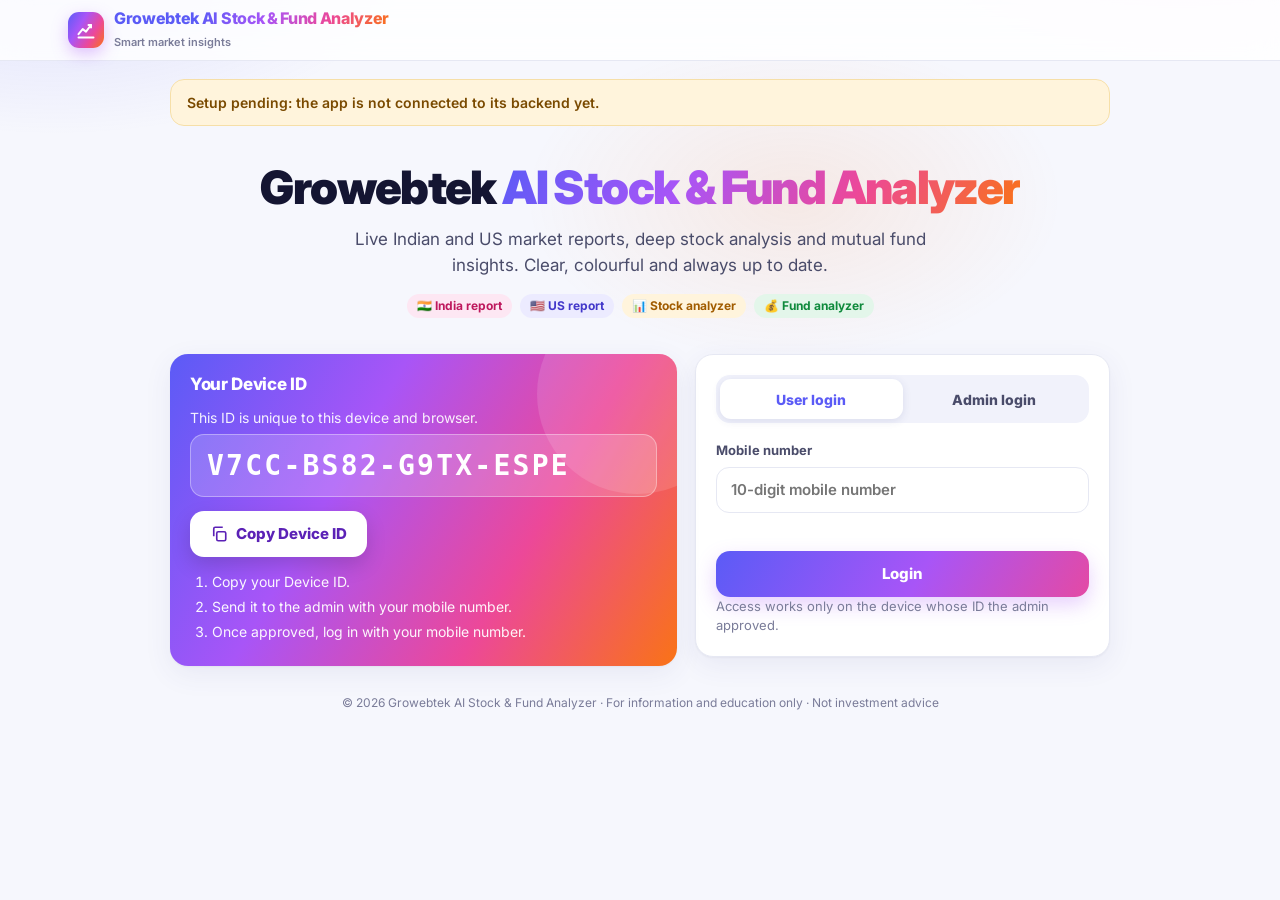
==== index.html @ 5ca9fc2e "Growebtek AI Stock & Fund Analyzer: login, admin panel, India/US reports, stock and fund analyzers C" ====
<!doctype html>
<html lang="en">
<head>
<meta charset="utf-8">
<meta name="viewport" content="width=device-width,initial-scale=1">
<title>Growebtek AI Stock &amp; Fund Analyzer</title>
<meta name="description" content="Growebtek AI Stock & Fund Analyzer: live Indian and US market reports, stock analysis and comparison, mutual fund analysis and comparison.">
<meta name="theme-color" content="#6d5efc">
<meta name="robots" content="noindex">
<link rel="icon" href="data:image/svg+xml,<svg xmlns='http://www.w3.org/2000/svg' viewBox='0 0 32 32'><defs><linearGradient id='g' x1='0' x2='1'><stop offset='0' stop-color='%235b5bf6'/><stop offset='.5' stop-color='%23ec4899'/><stop offset='1' stop-color='%23f97316'/></linearGradient></defs><rect width='32' height='32' rx='9' fill='url(%23g)'/><path d='M6 22l6-7 5 4 8-10' fill='none' stroke='white' stroke-width='3' stroke-linecap='round' stroke-linejoin='round'/></svg>">
<link rel="preconnect" href="https://fonts.googleapis.com"><link rel="preconnect" href="https://fonts.gstatic.com" crossorigin>
<link href="https://fonts.googleapis.com/css2?family=Inter:wght@400;500;600;700;800;900&display=swap" rel="stylesheet">
<link rel="stylesheet" href="app.css">
<style>
.hero{padding:34px 0 10px;text-align:center}
.hero h1{font-size:clamp(28px,5vw,46px);font-weight:900;letter-spacing:-.035em}
.hero h1 span{background:var(--gw-grad);-webkit-background-clip:text;background-clip:text;color:transparent}
.hero p{color:var(--gw-ink-2);font-size:clamp(15px,2vw,17px);max-width:620px;margin:12px auto 0}
.feat{display:flex;flex-wrap:wrap;gap:8px;justify-content:center;margin-top:16px}
.auth{display:grid;grid-template-columns:1.1fr .9fr;gap:18px;margin:26px auto 0;max-width:940px;align-items:start}
@media (max-width:820px){.auth{grid-template-columns:1fr}}
.devcard{background:var(--gw-grad);color:#fff;border:0;position:relative;overflow:hidden}
.devcard::after{content:"";position:absolute;right:-60px;top:-60px;width:200px;height:200px;border-radius:50%;background:rgba(255,255,255,.12)}
.devcard h2{color:#fff}
.devid{font:800 clamp(20px,4.2vw,28px) var(--gw-mono);letter-spacing:.08em;background:rgba(255,255,255,.18);border:1px solid rgba(255,255,255,.35);border-radius:14px;padding:14px 16px;margin:6px 0 14px;word-break:break-all;position:relative;z-index:1}
.devcard p{color:rgba(255,255,255,.92);font-size:14px;position:relative;z-index:1}
.devcard .gw-btn{background:#fff;color:#5b21b6;box-shadow:0 8px 20px rgba(0,0,0,.15);position:relative;z-index:1}
.devcard .steps{margin:14px 0 0;padding-left:22px;font-size:14px;color:rgba(255,255,255,.95);position:relative;z-index:1}
.devcard .steps li{margin:4px 0}
.tabs{display:flex;background:var(--gw-soft);border-radius:14px;padding:4px;margin-bottom:18px}
.tabs button{flex:1;border:0;background:transparent;font:800 14px var(--gw-sans);color:var(--gw-ink-2);height:40px;border-radius:11px;cursor:pointer}
.tabs button[aria-selected="true"]{background:#fff;color:var(--gw-indigo);box-shadow:0 2px 8px rgba(60,64,140,.12)}
.pw{position:relative}.pw .gw-input{padding-right:64px}
.pw button{position:absolute;right:8px;top:50%;transform:translateY(-50%);border:0;background:none;font:700 12px var(--gw-sans);color:var(--gw-indigo);cursor:pointer;padding:6px}
.note{font-size:13px;color:var(--gw-ink-3);margin-top:12px}
.banner{max-width:940px;margin:18px auto 0;padding:12px 16px;border-radius:14px;background:#fff4dc;color:#7a4a00;font-weight:600;font-size:14px;border:1px solid #f6dfa8}
/* dashboard */
.welcome{display:flex;flex-wrap:wrap;align-items:flex-end;justify-content:space-between;gap:12px;padding:30px 0 6px}
.welcome h1{font-size:clamp(24px,4vw,34px);font-weight:900}
.welcome h1 span{background:var(--gw-grad);-webkit-background-clip:text;background-clip:text;color:transparent}
.tiles{display:grid;grid-template-columns:repeat(2,minmax(0,1fr));gap:18px;margin-top:18px}
@media (max-width:620px){.tiles{grid-template-columns:1fr}}
.gw .tile{position:relative;display:flex;flex-direction:column;justify-content:space-between;gap:16px;min-height:190px;padding:24px;border-radius:24px;color:#fff;text-decoration:none;overflow:hidden;box-shadow:0 14px 34px var(--sh);transition:transform .2s,box-shadow .2s}
.gw .tile:hover{transform:translateY(-4px);box-shadow:0 20px 44px var(--sh)}
.tile::before{content:"";position:absolute;right:-40px;bottom:-60px;width:220px;height:220px;border-radius:50%;background:rgba(255,255,255,.14)}
.tile::after{content:"";position:absolute;right:60px;top:-50px;width:120px;height:120px;border-radius:50%;background:rgba(255,255,255,.10)}
.tile .ic{width:54px;height:54px;border-radius:16px;background:rgba(255,255,255,.22);display:grid;place-items:center;font-size:28px;position:relative;z-index:1}
.tile h3{font-size:22px;font-weight:900;color:#fff;position:relative;z-index:1}
.tile p{font-size:14px;opacity:.93;margin-top:4px;position:relative;z-index:1}
.tile .go{position:relative;z-index:1;display:inline-flex;align-items:center;gap:6px;font-weight:800;font-size:14px;background:rgba(255,255,255,.22);padding:7px 14px;border-radius:999px;align-self:flex-start}
.t1{background:linear-gradient(135deg,#ff8a3d,#f43f5e);--sh:rgba(244,63,94,.28)}
.t2{background:linear-gradient(135deg,#3b82f6,#6366f1);--sh:rgba(99,102,241,.3)}
.t3{background:linear-gradient(135deg,#8b5cf6,#ec4899);--sh:rgba(168,85,247,.3)}
.t4{background:linear-gradient(135deg,#10b981,#0ea5e9);--sh:rgba(16,185,129,.3)}
/* admin */
.admin{margin-top:30px}
.admin-head{display:flex;align-items:center;justify-content:space-between;gap:12px;flex-wrap:wrap;margin-bottom:14px}
.admin-head h2{font-size:22px;font-weight:900}
.form-grid{display:grid;grid-template-columns:1fr 1fr;gap:0 14px}
@media (max-width:620px){.form-grid{grid-template-columns:1fr}}
.quick{display:flex;flex-wrap:wrap;gap:6px;margin-top:-6px;margin-bottom:14px}
.quick button{border:1px solid var(--gw-line);background:#fff;border-radius:999px;padding:4px 10px;font:700 12px var(--gw-sans);color:var(--gw-ink-2);cursor:pointer}
.quick button:hover{border-color:var(--gw-indigo);color:var(--gw-indigo)}
.stats{display:grid;grid-template-columns:repeat(4,minmax(0,1fr));gap:12px;margin-bottom:16px}
@media (max-width:620px){.stats{grid-template-columns:repeat(2,minmax(0,1fr))}}
.stat{background:#fff;border:1px solid var(--gw-line);border-radius:16px;padding:14px}
.stat b{display:block;font-size:24px;font-weight:900}.stat span{font-size:12px;font-weight:700;color:var(--gw-ink-3);text-transform:uppercase;letter-spacing:.05em}
.act{display:flex;gap:6px;justify-content:flex-end;flex-wrap:wrap}
.act button{border:1px solid var(--gw-line);background:#fff;border-radius:9px;height:30px;padding:0 10px;font:700 12px var(--gw-sans);cursor:pointer;color:var(--gw-ink-2)}
.act button:hover{border-color:var(--gw-indigo);color:var(--gw-indigo)}
.act button.del:hover{border-color:var(--gw-red);color:var(--gw-red);background:var(--gw-dn-bg)}
.mono{font-family:var(--gw-mono);font-size:13px;letter-spacing:.03em}
.empty{text-align:center;color:var(--gw-ink-3);padding:26px 10px}
@media (max-width:720px){
  .utbl thead{display:none}
  .utbl tr{display:grid;grid-template-columns:1fr auto;gap:4px 10px;padding:12px 0;border-bottom:1px solid var(--gw-line)}
  .utbl td{border:0;padding:0}
  .utbl td.c-act{grid-column:1/-1;margin-top:6px}.utbl .act{justify-content:flex-start}
}
[hidden]{display:none!important}
</style>
</head>
<body class="gw">
<div id="app"></div>
<footer class="gw-foot">© <span id="yr"></span> Growebtek AI Stock &amp; Fund Analyzer · For information and education only · Not investment advice</footer>
<script src="config.js"></script>
<script src="app.js"></script>
<script>
(function () {
  'use strict';
  var $ = function (s, r) { return (r || document).querySelector(s); };
  var esc = GW.esc, app = $('#app');
  $('#yr').textContent = new Date().getFullYear();
  var users = [], editing = null;

  function btnBusy(b, on, label) { b.disabled = on; b.innerHTML = on ? '<span class="gw-spin"></span> Please wait…' : label; }
  function todayIst() { return new Date(Date.now() + 5.5 * 3600e3).toISOString().slice(0, 10); }
  function addMonths(n) { var d = new Date(Date.now() + 5.5 * 3600e3); d.setUTCMonth(d.getUTCMonth() + n); return d.toISOString().slice(0, 10); }
  function fmtDate(ymd) { if (!ymd) return '–'; var d = new Date(ymd + 'T00:00:00'); return d.toLocaleDateString('en-IN', { day: 'numeric', month: 'short', year: 'numeric' }); }
  function daysLeft(ymd) { return Math.floor((Date.parse(ymd + 'T23:59:59+05:30') - Date.now()) / 864e5); }

  // ---------------------------------------------------------------- logged out
  function renderLogin(msg) {
    var id = GW.deviceId();
    app.innerHTML =
      '<div class="gw-bar"><div class="gw-bar-in">' + GW.logoHtml('Smart market insights') + '</div></div>' +
      '<div class="gw-wrap">' +
      (msg ? '<div class="banner" role="status">' + esc(msg) + '</div>' : '') +
      '<section class="hero"><h1>Growebtek <span>AI Stock &amp; Fund Analyzer</span></h1>' +
      '<p>Live Indian and US market reports, deep stock analysis and mutual fund insights. Clear, colourful and always up to date.</p>' +
      '<div class="feat"><span class="gw-chip pink">🇮🇳 India report</span><span class="gw-chip indigo">🇺🇸 US report</span><span class="gw-chip amber">📊 Stock analyzer</span><span class="gw-chip green">💰 Fund analyzer</span></div></section>' +
      '<div class="auth">' +
      '<section class="gw-card devcard" aria-labelledby="devh"><h2 id="devh">Your Device ID</h2>' +
      '<p>This ID is unique to this device and browser.</p>' +
      '<div class="devid" id="devid">' + GW.prettyId(id) + '</div>' +
      '<button class="gw-btn" type="button" data-gw-copy><svg width="18" height="18" viewBox="0 0 24 24" fill="none" stroke="currentColor" stroke-width="2.2" aria-hidden="true"><rect x="9" y="9" width="12" height="12" rx="2"/><path d="M5 15V5a2 2 0 0 1 2-2h10"/></svg> Copy Device ID</button>' +
      '<ol class="steps"><li>Copy your Device ID.</li><li>Send it to the admin with your mobile number.</li><li>Once approved, log in with your mobile number.</li></ol></section>' +
      '<section class="gw-card" aria-label="Login">' +
      '<div class="tabs" role="tablist"><button role="tab" aria-selected="true" data-tab="user">User login</button><button role="tab" aria-selected="false" data-tab="admin">Admin login</button></div>' +
      '<form id="f-user" novalidate><div class="gw-field"><label for="u-mob">Mobile number</label><input class="gw-input" id="u-mob" inputmode="numeric" autocomplete="tel" placeholder="10-digit mobile number" maxlength="14"></div>' +
      '<div class="gw-err" id="u-err" role="alert"></div><button class="gw-btn" style="width:100%" type="submit">Login</button>' +
      '<p class="note">Access works only on the device whose ID the admin approved.</p></form>' +
      '<form id="f-admin" novalidate hidden><div class="gw-field"><label for="a-mob">Admin mobile number</label><input class="gw-input" id="a-mob" inputmode="numeric" autocomplete="username" placeholder="10-digit mobile number" maxlength="14"></div>' +
      '<div class="gw-field"><label for="a-pw">Password</label><div class="pw"><input class="gw-input" id="a-pw" type="password" autocomplete="current-password" placeholder="Admin password"><button type="button" id="a-eye">Show</button></div></div>' +
      '<div class="gw-err" id="a-err" role="alert"></div><button class="gw-btn" style="width:100%" type="submit">Login as admin</button></form>' +
      '</section></div></div>';

    app.querySelectorAll('[data-tab]').forEach(function (b) {
      b.onclick = function () {
        app.querySelectorAll('[data-tab]').forEach(function (x) { x.setAttribute('aria-selected', String(x === b)); });
        $('#f-user').hidden = b.dataset.tab !== 'user'; $('#f-admin').hidden = b.dataset.tab !== 'admin';
        (b.dataset.tab === 'user' ? $('#u-mob') : $('#a-mob')).focus();
      };
    });
    $('#a-eye').onclick = function () { var i = $('#a-pw'); i.type = i.type === 'password' ? 'text' : 'password'; this.textContent = i.type === 'password' ? 'Show' : 'Hide'; };
    $('#f-user').onsubmit = function (e) {
      e.preventDefault();
      var m = $('#u-mob').value.replace(/\D/g, ''), err = $('#u-err'), b = this.querySelector('button[type=submit]');
      if (m.length > 10) m = m.slice(-10);
      if (m.length !== 10) { err.textContent = 'Please enter a valid 10-digit mobile number.'; return; }
      err.textContent = ''; btnBusy(b, true);
      GW.api('userLogin', { mobile: m }, { noRedirect: true }).then(function (r) { GW.setSession(r); route(); })
        .catch(function (x) { err.textContent = x.message; btnBusy(b, false, 'Login'); });
    };
    $('#f-admin').onsubmit = function (e) {
      e.preventDefault();
      var m = $('#a-mob').value.replace(/\D/g, ''), pw = $('#a-pw').value, err = $('#a-err'), b = this.querySelector('button[type=submit]');
      if (m.length < 10 || !pw) { err.textContent = 'Enter the admin mobile number and password.'; return; }
      err.textContent = ''; btnBusy(b, true);
      GW.api('adminLogin', { mobile: m, password: pw }, { noRedirect: true }).then(function (r) { GW.setSession(r); route(); })
        .catch(function (x) { err.textContent = x.message; btnBusy(b, false, 'Login as admin'); });
    };
  }

  // ---------------------------------------------------------------- dashboard
  var TILES = [
    ['india/', 't1', '🇮🇳', 'India Stock Market Report', 'Nifty, Sensex, sectors, movers, news and outlook — live.'],
    ['us/', 't2', '🇺🇸', 'US Stock Market Report', 'S&P 500, Dow, Nasdaq, sectors, movers, news and outlook.'],
    ['analyzer/', 't3', '📊', 'Stock Analyzer', 'Full analysis of any stock worldwide, plus side-by-side comparison.'],
    ['funds/', 't4', '💰', 'Mutual Fund Analyzer', 'Returns, risk, consistency and comparison of mutual funds.']
  ];
  function renderDash(s) {
    var isAdmin = s.role === 'admin';
    app.innerHTML = '';
    GW.appBar({ home: false, sub: isAdmin ? 'Admin' : 'Welcome' });
    var w = document.createElement('div'); w.className = 'gw-wrap'; app.appendChild(w);
    var dl = s.expiry ? daysLeft(s.expiry) : null;
    w.innerHTML = '<div class="welcome"><div><h1>Hello <span>' + (isAdmin ? 'Admin' : esc(s.name || 'there')) + '</span> 👋</h1>' +
      '<p class="muted" style="margin-top:4px">What would you like to explore today?</p></div>' +
      (isAdmin ? '<span class="gw-chip indigo">Admin access</span>' : s.expiry ? '<span class="gw-chip ' + (dl <= 7 ? 'amber' : 'green') + '">Access till ' + fmtDate(s.expiry) + (dl <= 7 ? ' · ' + Math.max(dl, 0) + ' day' + (dl === 1 ? '' : 's') + ' left' : '') + '</span>' : '') + '</div>' +
      '<nav class="tiles" aria-label="Sections">' + TILES.map(function (t) {
        return '<a class="tile ' + t[1] + '" href="' + t[0] + '"><span class="ic" aria-hidden="true">' + t[2] + '</span><span><h3>' + t[3] + '</h3><p>' + esc(t[4]) + '</p></span><span class="go">Open →</span></a>';
      }).join('') + '</nav>' + (isAdmin ? '<section class="admin" id="admin"></section>' : '');
    if (isAdmin) renderAdmin();
    else GW.api('me').then(function (r) { if (r.expiry && r.expiry !== s.expiry) { s.expiry = r.expiry; s.name = r.name; GW.setSession(s); renderDash(s); } }).catch(function () {});
  }

  // ---------------------------------------------------------------- admin panel
  function renderAdmin() {
    var a = $('#admin');
    a.innerHTML = '<div class="admin-head"><h2>Admin panel</h2><button class="gw-btn ghost sm" type="button" id="pw-open">Change password</button></div>' +
      '<div class="stats" id="stats"></div>' +
      '<div class="gw-grid" style="grid-template-columns:minmax(0,380px) minmax(0,1fr)" id="adm-grid">' +
      '<section class="gw-card"><h2 id="frm-h">Give access</h2><form id="f-add" novalidate>' +
      '<div class="gw-field"><label for="n-mob">User mobile number</label><input class="gw-input" id="n-mob" inputmode="numeric" placeholder="10-digit mobile number" maxlength="14"></div>' +
      '<div class="gw-field"><label for="n-dev">Device ID (16 characters)</label><input class="gw-input mono" id="n-dev" placeholder="XXXX-XXXX-XXXX-XXXX" maxlength="19" autocomplete="off" spellcheck="false"></div>' +
      '<div class="gw-field"><label for="n-exp">Access valid till</label><input class="gw-input" id="n-exp" type="date"></div>' +
      '<div class="quick" id="quick"><button type="button" data-m="1">+1 month</button><button type="button" data-m="3">+3 months</button><button type="button" data-m="6">+6 months</button><button type="button" data-m="12">+1 year</button></div>' +
      '<div class="gw-field"><label for="n-name">Name <span class="muted">(optional)</span></label><input class="gw-input" id="n-name" maxlength="60" placeholder="e.g. Rahul Sharma"></div>' +
      '<div class="gw-err" id="n-err" role="alert"></div>' +
      '<div style="display:flex;gap:8px"><button class="gw-btn" style="flex:1" type="submit" id="n-save">Give access</button><button class="gw-btn ghost" type="button" id="n-cancel" hidden>Cancel</button></div></form></section>' +
      '<section class="gw-card"><div class="admin-head" style="margin:0 0 10px"><h2 style="margin:0">Users</h2><input class="gw-input" id="u-q" placeholder="Search mobile, name or ID" style="max-width:240px;height:38px;font-size:14px"></div>' +
      '<div class="gw-tbl-wrap"><table class="gw-tbl utbl"><thead><tr><th>User</th><th>Device ID</th><th>Valid till</th><th>Status</th><th class="r">Actions</th></tr></thead><tbody id="u-body"><tr><td colspan="5" class="empty"><span class="gw-spin dark" style="display:inline-block"></span></td></tr></tbody></table></div></section></div>' +
      '<section class="gw-card" id="pw-card" hidden style="margin-top:16px;max-width:520px"><h2>Change admin password</h2><form id="f-pw" novalidate>' +
      '<div class="gw-field"><label for="p-old">Current password</label><input class="gw-input" id="p-old" type="password" autocomplete="current-password"></div>' +
      '<div class="gw-field"><label for="p-new">New password</label><input class="gw-input" id="p-new" type="password" autocomplete="new-password" placeholder="At least 10 characters, letters and numbers"></div>' +
      '<div class="gw-field"><label for="p-new2">Repeat new password</label><input class="gw-input" id="p-new2" type="password" autocomplete="new-password"></div>' +
      '<div class="gw-err" id="p-err" role="alert"></div><button class="gw-btn" type="submit">Update password</button></form></section>';
    var grid = $('#adm-grid');
    var mq = window.matchMedia('(max-width:900px)');
    var fit = function () { grid.style.gridTemplateColumns = mq.matches ? '1fr' : 'minmax(0,380px) minmax(0,1fr)'; };
    fit(); mq.addEventListener ? mq.addEventListener('change', fit) : mq.addListener(fit);

    $('#n-exp').min = todayIst(); $('#n-exp').value = addMonths(1);
    $('#quick').onclick = function (e) { var b = e.target.closest('[data-m]'); if (b) $('#n-exp').value = addMonths(+b.dataset.m); };
    $('#n-dev').oninput = function () {
      var v = this.value.toUpperCase().replace(/[^A-Z0-9]/g, '').slice(0, 16);
      this.value = v.replace(/(.{4})(?=.)/g, '$1-');
    };
    $('#f-add').onsubmit = saveUser;
    $('#n-cancel').onclick = resetForm;
    $('#u-q').oninput = drawUsers;
    $('#pw-open').onclick = function () { var c = $('#pw-card'); c.hidden = !c.hidden; if (!c.hidden) { c.scrollIntoView({ behavior: 'smooth', block: 'center' }); $('#p-old').focus(); } };
    $('#f-pw').onsubmit = changePw;
    $('#u-body').onclick = rowAction;
    loadUsers();
  }
  function loadUsers() {
    GW.api('listUsers').then(function (r) { users = r.users || []; drawUsers(); })
      .catch(function (e) { $('#u-body').innerHTML = '<tr><td colspan="5" class="empty">' + esc(e.message) + '</td></tr>'; });
  }
  function status(u) {
    if (u.status === 'blocked') return ['Paused', 'amber'];
    var d = daysLeft(u.expiry);
    if (d < 0) return ['Expired', 'red'];
    if (d <= 7) return [d + ' day' + (d === 1 ? '' : 's') + ' left', 'amber'];
    return ['Active', 'green'];
  }
  function drawUsers() {
    var act = 0, exp = 0, soon = 0;
    users.forEach(function (u) { var s = status(u)[0]; if (s === 'Expired') exp++; else if (s === 'Paused') {} else { act++; if (s !== 'Active') soon++; } });
    $('#stats').innerHTML = [[users.length, 'Total users'], [act, 'Active'], [soon, 'Expiring in 7 days'], [exp, 'Expired']].map(function (x) {
      return '<div class="stat"><b>' + x[0] + '</b><span>' + x[1] + '</span></div>';
    }).join('');
    var q = ($('#u-q').value || '').toLowerCase().replace(/[-\s]/g, '');
    var list = users.filter(function (u) { return !q || (u.mobile + u.deviceId + (u.name || '')).toLowerCase().replace(/\s/g, '').indexOf(q) >= 0; });
    $('#u-body').innerHTML = list.length ? list.map(function (u, i) {
      var st = status(u), k = users.indexOf(u);
      return '<tr><td><b>' + esc(u.name || 'User') + '</b><br><span class="muted mono">' + esc(u.mobile) + '</span></td>' +
        '<td class="mono">' + GW.prettyId(u.deviceId) + '</td><td>' + fmtDate(u.expiry) + '</td>' +
        '<td><span class="gw-chip ' + st[1] + '">' + st[0] + '</span></td>' +
        '<td class="c-act"><div class="act"><button type="button" data-a="edit" data-k="' + k + '">Edit</button>' +
        '<button type="button" data-a="extend" data-k="' + k + '">+1 month</button>' +
        '<button type="button" data-a="pause" data-k="' + k + '">' + (u.status === 'blocked' ? 'Resume' : 'Pause') + '</button>' +
        '<button type="button" class="del" data-a="del" data-k="' + k + '">Remove</button></div></td></tr>';
    }).join('') : '<tr><td colspan="5" class="empty">' + (users.length ? 'No match.' : 'No users yet. Give access using the form.') + '</td></tr>';
  }
  function resetForm() {
    editing = null; $('#f-add').reset(); $('#n-exp').value = addMonths(1);
    $('#frm-h').textContent = 'Give access'; $('#n-save').textContent = 'Give access'; $('#n-cancel').hidden = true; $('#n-err').textContent = '';
  }
  function saveUser(e) {
    e.preventDefault();
    var m = $('#n-mob').value.replace(/\D/g, '').slice(-10), d = $('#n-dev').value.replace(/[^A-Z0-9]/gi, '').toUpperCase(), x = $('#n-exp').value, err = $('#n-err');
    if (m.length !== 10) { err.textContent = 'Mobile number must have 10 digits.'; return; }
    if (d.length !== 16) { err.textContent = 'Device ID must be exactly 16 letters/numbers.'; return; }
    if (!x) { err.textContent = 'Choose the date access is valid till.'; return; }
    var dup = users.filter(function (u) { return u.mobile === m && u.deviceId === d && u !== editing; })[0];
    if (dup && !confirm('This mobile + device already has access till ' + fmtDate(dup.expiry) + '. Update it?')) return;
    var b = $('#n-save'), label = b.textContent; err.textContent = ''; btnBusy(b, true);
    var data = { mobile: m, newDeviceId: d, expiry: x, name: $('#n-name').value.trim(), status: editing ? editing.status : 'active' };
    if (editing) { data.origMobile = editing.mobile; data.origDeviceId = editing.deviceId; }
    GW.api('saveUser', data).then(function () { GW.toast(editing ? 'User updated' : 'Access given'); resetForm(); btnBusy(b, false, 'Give access'); loadUsers(); })
      .catch(function (x2) { err.textContent = x2.message; btnBusy(b, false, label); });
  }
  function rowAction(e) {
    var b = e.target.closest('[data-a]'); if (!b) return;
    var u = users[+b.dataset.k]; if (!u) return;
    if (b.dataset.a === 'edit') {
      editing = u; $('#n-mob').value = u.mobile; $('#n-dev').value = GW.prettyId(u.deviceId); $('#n-exp').value = u.expiry; $('#n-name').value = u.name || '';
      $('#n-exp').min = ''; $('#frm-h').textContent = 'Edit access'; $('#n-save').textContent = 'Save changes'; $('#n-cancel').hidden = false;
      $('#f-add').scrollIntoView({ behavior: 'smooth', block: 'center' }); $('#n-exp').focus(); return;
    }
    if (b.dataset.a === 'del') {
      if (!confirm('Remove access for ' + (u.name || u.mobile) + ' on device ' + GW.prettyId(u.deviceId) + '?')) return;
      b.disabled = true;
      GW.api('deleteUser', { mobile: u.mobile, targetDeviceId: u.deviceId }).then(function () { GW.toast('Access removed'); loadUsers(); })
        .catch(function (x) { alert(x.message); b.disabled = false; });
      return;
    }
    var data = { mobile: u.mobile, newDeviceId: u.deviceId, origMobile: u.mobile, origDeviceId: u.deviceId, name: u.name || '', expiry: u.expiry, status: u.status };
    if (b.dataset.a === 'extend') {
      var base = daysLeft(u.expiry) < 0 ? new Date(Date.now() + 5.5 * 3600e3) : new Date(u.expiry + 'T00:00:00Z');
      base.setUTCMonth(base.getUTCMonth() + 1); data.expiry = base.toISOString().slice(0, 10);
    }
    if (b.dataset.a === 'pause') data.status = u.status === 'blocked' ? 'active' : 'blocked';
    b.disabled = true;
    GW.api('saveUser', data).then(function () { GW.toast(b.dataset.a === 'extend' ? 'Extended till ' + fmtDate(data.expiry) : data.status === 'blocked' ? 'Access paused' : 'Access resumed'); loadUsers(); })
      .catch(function (x) { alert(x.message); b.disabled = false; });
  }
  function changePw(e) {
    e.preventDefault();
    var o = $('#p-old').value, n = $('#p-new').value, n2 = $('#p-new2').value, err = $('#p-err'), b = this.querySelector('button[type=submit]');
    if (n !== n2) { err.textContent = 'New passwords do not match.'; return; }
    if (n.length < 10 || !/[A-Za-z]/.test(n) || !/\d/.test(n)) { err.textContent = 'Use at least 10 characters with letters and numbers.'; return; }
    err.textContent = ''; btnBusy(b, true);
    GW.api('changePassword', { oldPassword: o, newPassword: n }).then(function () {
      alert('Password changed. Please log in again with the new password.'); GW.clearSession(); location.hash = ''; route();
    }).catch(function (x) { err.textContent = x.message; btnBusy(b, false, 'Update password'); });
  }

  // ---------------------------------------------------------------- router
  function route() {
    var bar = document.getElementById('gw-bar'); if (bar) bar.remove();
    var s = GW.session();
    if (s) { if (location.hash) history.replaceState(null, '', location.pathname); renderDash(s); window.scrollTo(0, 0); return; }
    var h = location.hash.slice(1);
    renderLogin(!GW.cfg.API_URL ? 'Setup pending: the app is not connected to its backend yet.' : h === 'expired' ? 'Your session ended. Please log in again.' : h === 'login' ? 'Please log in to continue.' : '');
  }
  route();
})();
</script>
</body>
</html>
---- app.css ----
/* Growebtek AI Stock & Fund Analyzer — shared light, colourful theme */
:root{
  --gw-bg:#f6f7fd;--gw-card:#ffffff;--gw-soft:#f1f2fb;--gw-line:#e6e8f3;
  --gw-ink:#141532;--gw-ink-2:#4a4c6a;--gw-ink-3:#7a7c99;
  --gw-indigo:#5b5bf6;--gw-violet:#8b5cf6;--gw-pink:#ec4899;--gw-orange:#f97316;--gw-amber:#f59e0b;
  --gw-teal:#14b8a6;--gw-sky:#0ea5e9;--gw-green:#16a34a;--gw-red:#dc2626;
  --gw-up:#0f8a3c;--gw-up-bg:#e3f6ea;--gw-dn:#d02a2a;--gw-dn-bg:#fde7e7;
  --gw-grad:linear-gradient(120deg,#5b5bf6 0%,#a855f7 35%,#ec4899 68%,#f97316 100%);
  --gw-r:18px;--gw-shadow:0 1px 2px rgba(20,21,50,.04),0 8px 28px rgba(60,64,140,.08);
  --gw-sans:"Inter",system-ui,-apple-system,"Segoe UI",Roboto,"Helvetica Neue",Arial,sans-serif;
  --gw-mono:ui-monospace,"SF Mono","JetBrains Mono",Menlo,Consolas,monospace;
}
.gw *{box-sizing:border-box}
body.gw{margin:0;font:15px/1.5 var(--gw-sans);color:var(--gw-ink);background:var(--gw-bg);-webkit-font-smoothing:antialiased;min-height:100vh}
body.gw::before{content:"";position:fixed;inset:-20vh -10vw auto;height:70vh;z-index:-1;pointer-events:none;
  background:radial-gradient(40vw 30vh at 12% 20%,rgba(91,91,246,.16),transparent 70%),radial-gradient(36vw 28vh at 85% 10%,rgba(236,72,153,.14),transparent 70%),radial-gradient(30vw 26vh at 60% 60%,rgba(249,115,22,.10),transparent 70%)}
.gw h1,.gw h2,.gw h3{margin:0;letter-spacing:-.02em;line-height:1.2}
.gw p{margin:0}
.gw a{color:var(--gw-indigo)}
.gw .num{font-family:var(--gw-mono);font-variant-numeric:tabular-nums;letter-spacing:-.01em}
.gw .up{color:var(--gw-up)}.gw .dn{color:var(--gw-dn)}.gw .muted{color:var(--gw-ink-3)}
.gw-wrap{max-width:1180px;margin:0 auto;padding:0 18px}
.gw :focus-visible{outline:3px solid color-mix(in srgb,var(--gw-indigo) 55%,transparent);outline-offset:2px}

/* ---------- app bar (also injected into report pages) ---------- */
.gw-bar{position:sticky;top:0;z-index:60;background:rgba(255,255,255,.82);backdrop-filter:saturate(1.6) blur(14px);-webkit-backdrop-filter:saturate(1.6) blur(14px);border-bottom:1px solid var(--gw-line);font-family:var(--gw-sans)}
.gw-bar-in{max-width:1180px;margin:0 auto;padding:0 18px;height:60px;display:flex;align-items:center;gap:12px}
.gw-logo{display:flex;align-items:center;gap:10px;text-decoration:none;color:var(--gw-ink);min-width:0;flex:1 1 auto}
.gw-logo-mark{width:36px;height:36px;border-radius:11px;background:var(--gw-grad);display:grid;place-items:center;flex:none;box-shadow:0 6px 16px rgba(168,85,247,.35)}
.gw-logo-t{font-weight:800;font-size:16px;letter-spacing:-.02em;line-height:1.1;overflow:hidden;text-overflow:ellipsis;white-space:nowrap}
.gw-logo-t span{background:var(--gw-grad);-webkit-background-clip:text;background-clip:text;color:transparent}
.gw-logo-s{font-size:11px;color:var(--gw-ink-3);font-weight:600;white-space:nowrap}
.gw-dev{display:inline-flex;align-items:center;gap:6px;padding:5px 6px 5px 10px;border-radius:999px;background:var(--gw-soft);border:1px solid var(--gw-line);font-size:12px;color:var(--gw-ink-2);white-space:nowrap}
.gw-dev b{font-family:var(--gw-mono);font-weight:700;color:var(--gw-ink);letter-spacing:.04em}
.gw-btn-ic{border:0;background:#fff;border:1px solid var(--gw-line);border-radius:999px;height:26px;padding:0 9px;font:700 11px var(--gw-sans);color:var(--gw-indigo);cursor:pointer}
.gw-btn-ic:hover{background:var(--gw-indigo);color:#fff}
.gw-nav-btn{display:inline-flex;align-items:center;gap:6px;height:36px;padding:0 14px;border-radius:12px;border:1px solid var(--gw-line);background:#fff;color:var(--gw-ink);font:700 13px var(--gw-sans);text-decoration:none;cursor:pointer;white-space:nowrap}
.gw-nav-btn:hover{border-color:var(--gw-indigo);color:var(--gw-indigo)}
.gw-nav-btn.out{color:var(--gw-red)}.gw-nav-btn.out:hover{border-color:var(--gw-red);background:var(--gw-dn-bg)}
@media (max-width:720px){
  .gw-bar-in{height:auto;min-height:56px;padding:8px 12px;flex-wrap:wrap;gap:8px}
  .gw-logo-s{display:none}.gw-logo-t{font-size:14px;white-space:normal}
  .gw-logo-mark{width:32px;height:32px}
  .gw-bar .gw-dev{order:5;width:100%;justify-content:space-between}
  .gw-nav-btn{height:32px;padding:0 10px;font-size:12px}
  .gw-nav-btn .lbl{display:none}
}

/* ---------- building blocks ---------- */
.gw-card{background:var(--gw-card);border:1px solid var(--gw-line);border-radius:var(--gw-r);box-shadow:var(--gw-shadow);padding:20px}
.gw-card h2{font-size:17px;font-weight:800;margin-bottom:12px;display:flex;align-items:center;gap:8px}
.gw-card h2 .sub{font-size:12px;font-weight:600;color:var(--gw-ink-3);letter-spacing:0}
.gw-grid{display:grid;gap:16px}
.gw-g2{grid-template-columns:repeat(2,minmax(0,1fr))}.gw-g3{grid-template-columns:repeat(3,minmax(0,1fr))}.gw-g4{grid-template-columns:repeat(4,minmax(0,1fr))}
@media (max-width:900px){.gw-g3,.gw-g4{grid-template-columns:repeat(2,minmax(0,1fr))}}
@media (max-width:620px){.gw-g2,.gw-g3{grid-template-columns:1fr}}
.gw-btn{display:inline-flex;align-items:center;justify-content:center;gap:8px;height:46px;padding:0 20px;border:0;border-radius:14px;font:800 15px var(--gw-sans);cursor:pointer;color:#fff;background:var(--gw-grad);background-size:160% 100%;box-shadow:0 8px 20px rgba(168,85,247,.28);transition:background-position .4s,transform .15s,box-shadow .2s;text-decoration:none}
.gw-btn:hover{background-position:100% 0;transform:translateY(-1px)}
.gw-btn:disabled{opacity:.6;cursor:wait;transform:none}
.gw-btn.ghost{background:#fff;color:var(--gw-ink);border:1px solid var(--gw-line);box-shadow:none}
.gw-btn.ghost:hover{border-color:var(--gw-indigo);color:var(--gw-indigo)}
.gw-btn.sm{height:36px;padding:0 14px;font-size:13px;border-radius:11px}
.gw-btn.danger{background:#fff;color:var(--gw-red);border:1px solid #f5c2c2;box-shadow:none}
.gw-btn.danger:hover{background:var(--gw-dn-bg)}
.gw-field{display:flex;flex-direction:column;gap:6px;margin-bottom:14px}
.gw-field label{font-size:13px;font-weight:700;color:var(--gw-ink-2)}
.gw-input{height:46px;border:1.5px solid var(--gw-line);border-radius:13px;padding:0 14px;font:600 15px var(--gw-sans);color:var(--gw-ink);background:#fff;width:100%;transition:border-color .2s,box-shadow .2s}
.gw-input:focus{outline:0;border-color:var(--gw-indigo);box-shadow:0 0 0 4px rgba(91,91,246,.14)}
.gw-input.mono{font-family:var(--gw-mono);letter-spacing:.06em;text-transform:uppercase}
.gw-err{color:var(--gw-red);font-size:13px;font-weight:600;min-height:18px;margin:-4px 0 10px}
.gw-ok{color:var(--gw-up)}
.gw-chip{display:inline-flex;align-items:center;gap:5px;padding:3px 10px;border-radius:999px;font-size:12px;font-weight:700;background:var(--gw-soft);color:var(--gw-ink-2);white-space:nowrap}
.gw-chip.green{background:var(--gw-up-bg);color:var(--gw-up)}.gw-chip.red{background:var(--gw-dn-bg);color:var(--gw-dn)}
.gw-chip.amber{background:#fff4dc;color:#a15c00}.gw-chip.indigo{background:#ecebff;color:#4338ca}.gw-chip.pink{background:#fde7f3;color:#be185d}
.gw-tbl{width:100%;border-collapse:collapse;font-size:14px}
.gw-tbl th{font-size:11px;text-transform:uppercase;letter-spacing:.06em;color:var(--gw-ink-3);font-weight:800;text-align:left;padding:8px 10px;border-bottom:1px solid var(--gw-line);white-space:nowrap}
.gw-tbl td{padding:10px;border-bottom:1px solid var(--gw-line);vertical-align:middle}
.gw-tbl tr:last-child td{border-bottom:0}
.gw-tbl .r{text-align:right}
.gw-tbl-wrap{overflow-x:auto;-webkit-overflow-scrolling:touch}
.gw-toast{position:fixed;left:50%;bottom:24px;transform:translateX(-50%) translateY(20px);background:var(--gw-ink);color:#fff;padding:10px 18px;border-radius:12px;font:700 14px var(--gw-sans);opacity:0;transition:.25s;z-index:100;pointer-events:none;box-shadow:0 10px 30px rgba(0,0,0,.2)}
.gw-toast.show{opacity:1;transform:translateX(-50%) translateY(0)}
.gw-spin{width:18px;height:18px;border-radius:50%;border:2.5px solid rgba(255,255,255,.45);border-top-color:#fff;animation:gwspin .8s linear infinite}
.gw-spin.dark{border-color:var(--gw-line);border-top-color:var(--gw-indigo)}
@keyframes gwspin{to{transform:rotate(360deg)}}
.gw-foot{text-align:center;font-size:12px;color:var(--gw-ink-3);padding:28px 16px 36px}
.gw-disc{font-size:12px;color:var(--gw-ink-3);margin-top:10px}
@media (prefers-reduced-motion:reduce){.gw *{transition:none!important;animation:none!important}}
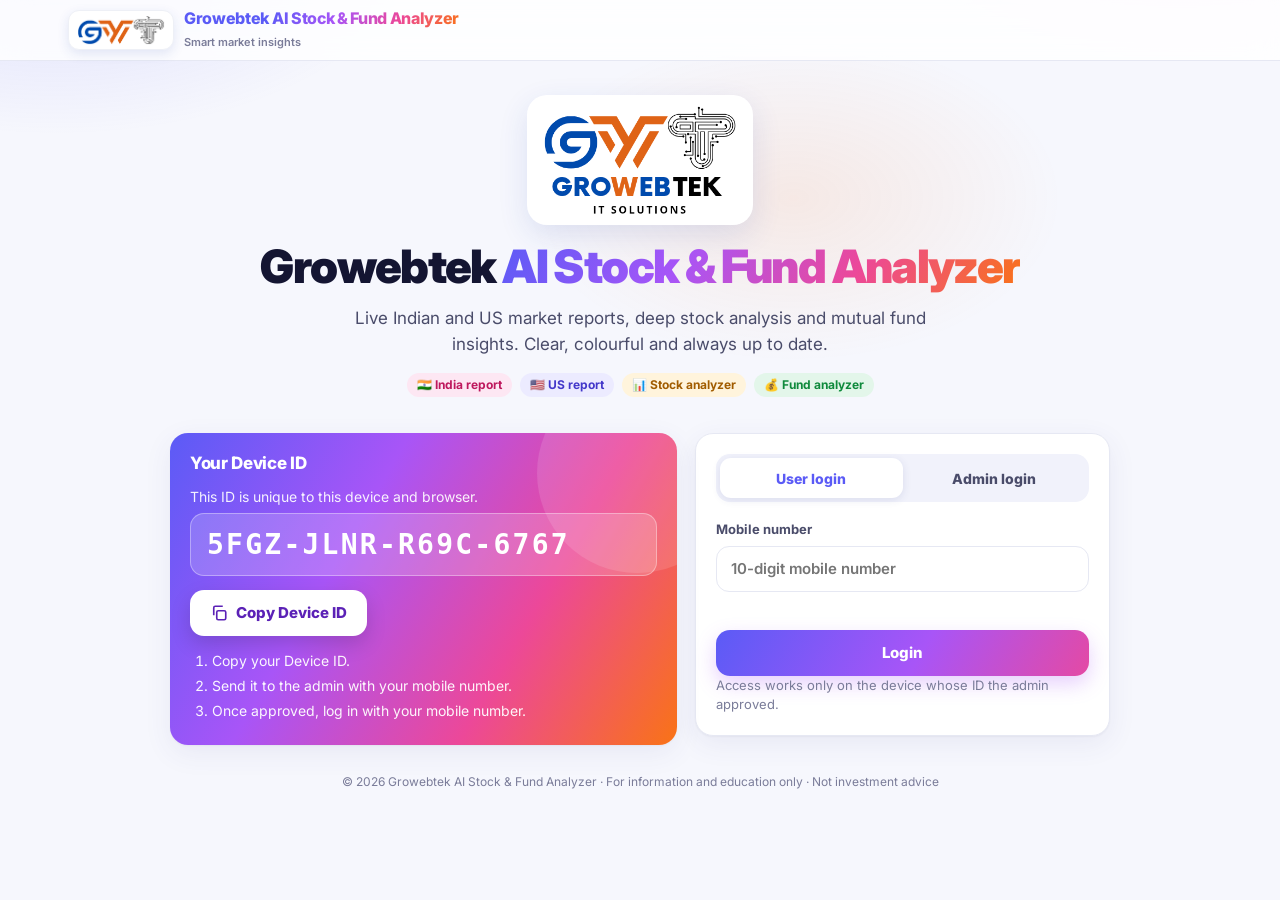
==== commit bbc8ae9a: "Add the Growebtek logo to the app bar, home page and browser icon Co-Authored-By: Claude Opus 5.5 <n" ====
--- a/index.html
+++ b/index.html
@@ -7,12 +7,14 @@
 <meta name="description" content="Growebtek AI Stock & Fund Analyzer: live Indian and US market reports, stock analysis and comparison, mutual fund analysis and comparison.">
 <meta name="theme-color" content="#6d5efc">
 <meta name="robots" content="noindex">
-<link rel="icon" href="data:image/svg+xml,<svg xmlns='http://www.w3.org/2000/svg' viewBox='0 0 32 32'><defs><linearGradient id='g' x1='0' x2='1'><stop offset='0' stop-color='%235b5bf6'/><stop offset='.5' stop-color='%23ec4899'/><stop offset='1' stop-color='%23f97316'/></linearGradient></defs><rect width='32' height='32' rx='9' fill='url(%23g)'/><path d='M6 22l6-7 5 4 8-10' fill='none' stroke='white' stroke-width='3' stroke-linecap='round' stroke-linejoin='round'/></svg>">
+<link rel="icon" type="image/png" href="assets/icon.png">
+<link rel="apple-touch-icon" href="assets/icon.png">
 <link rel="preconnect" href="https://fonts.googleapis.com"><link rel="preconnect" href="https://fonts.gstatic.com" crossorigin>
 <link href="https://fonts.googleapis.com/css2?family=Inter:wght@400;500;600;700;800;900&display=swap" rel="stylesheet">
 <link rel="stylesheet" href="app.css">
 <style>
 .hero{padding:34px 0 10px;text-align:center}
+.hero-logo{display:block;margin:0 auto 14px;height:clamp(96px,16vw,130px);width:auto;background:#fff;border-radius:20px;padding:6px 12px;box-shadow:0 10px 30px rgba(30,64,175,.12)}
 .hero h1{font-size:clamp(28px,5vw,46px);font-weight:900;letter-spacing:-.035em}
 .hero h1 span{background:var(--gw-grad);-webkit-background-clip:text;background-clip:text;color:transparent}
 .hero p{color:var(--gw-ink-2);font-size:clamp(15px,2vw,17px);max-width:620px;margin:12px auto 0}
@@ -106,7 +108,7 @@
       '<div class="gw-bar"><div class="gw-bar-in">' + GW.logoHtml('Smart market insights') + '</div></div>' +
       '<div class="gw-wrap">' +
       (msg ? '<div class="banner" role="status">' + esc(msg) + '</div>' : '') +
-      '<section class="hero"><h1>Growebtek <span>AI Stock &amp; Fund Analyzer</span></h1>' +
+      '<section class="hero"><img class="hero-logo" src="assets/logo.png" alt="Growebtek IT Solutions"><h1>Growebtek <span>AI Stock &amp; Fund Analyzer</span></h1>' +
       '<p>Live Indian and US market reports, deep stock analysis and mutual fund insights. Clear, colourful and always up to date.</p>' +
       '<div class="feat"><span class="gw-chip pink">🇮🇳 India report</span><span class="gw-chip indigo">🇺🇸 US report</span><span class="gw-chip amber">📊 Stock analyzer</span><span class="gw-chip green">💰 Fund analyzer</span></div></section>' +
       '<div class="auth">' +
--- a/app.css
+++ b/app.css
@@ -26,7 +26,7 @@
 .gw-bar{position:sticky;top:0;z-index:60;background:rgba(255,255,255,.82);backdrop-filter:saturate(1.6) blur(14px);-webkit-backdrop-filter:saturate(1.6) blur(14px);border-bottom:1px solid var(--gw-line);font-family:var(--gw-sans)}
 .gw-bar-in{max-width:1180px;margin:0 auto;padding:0 18px;height:60px;display:flex;align-items:center;gap:12px}
 .gw-logo{display:flex;align-items:center;gap:10px;text-decoration:none;color:var(--gw-ink);min-width:0;flex:1 1 auto}
-.gw-logo-mark{width:36px;height:36px;border-radius:11px;background:var(--gw-grad);display:grid;place-items:center;flex:none;box-shadow:0 6px 16px rgba(168,85,247,.35)}
+.gw-logo-mark{padding:4px 8px;border-radius:11px;background:#fff;border:1px solid #eef0f6;display:grid;place-items:center;flex:none;box-shadow:0 4px 12px rgba(30,64,175,.12)}.gw-logo-mark img{height:30px;width:auto;display:block}
 .gw-logo-t{font-weight:800;font-size:16px;letter-spacing:-.02em;line-height:1.1;overflow:hidden;text-overflow:ellipsis;white-space:nowrap}
 .gw-logo-t span{background:var(--gw-grad);-webkit-background-clip:text;background-clip:text;color:transparent}
 .gw-logo-s{font-size:11px;color:var(--gw-ink-3);font-weight:600;white-space:nowrap}
@@ -40,7 +40,7 @@
 @media (max-width:720px){
   .gw-bar-in{height:auto;min-height:56px;padding:8px 12px;flex-wrap:wrap;gap:8px}
   .gw-logo-s{display:none}.gw-logo-t{font-size:14px;white-space:normal}
-  .gw-logo-mark{width:32px;height:32px}
+  .gw-logo-mark{padding:3px 6px}.gw-logo-mark img{height:24px}
   .gw-bar .gw-dev{order:5;width:100%;justify-content:space-between}
   .gw-nav-btn{height:32px;padding:0 10px;font-size:12px}
   .gw-nav-btn .lbl{display:none}
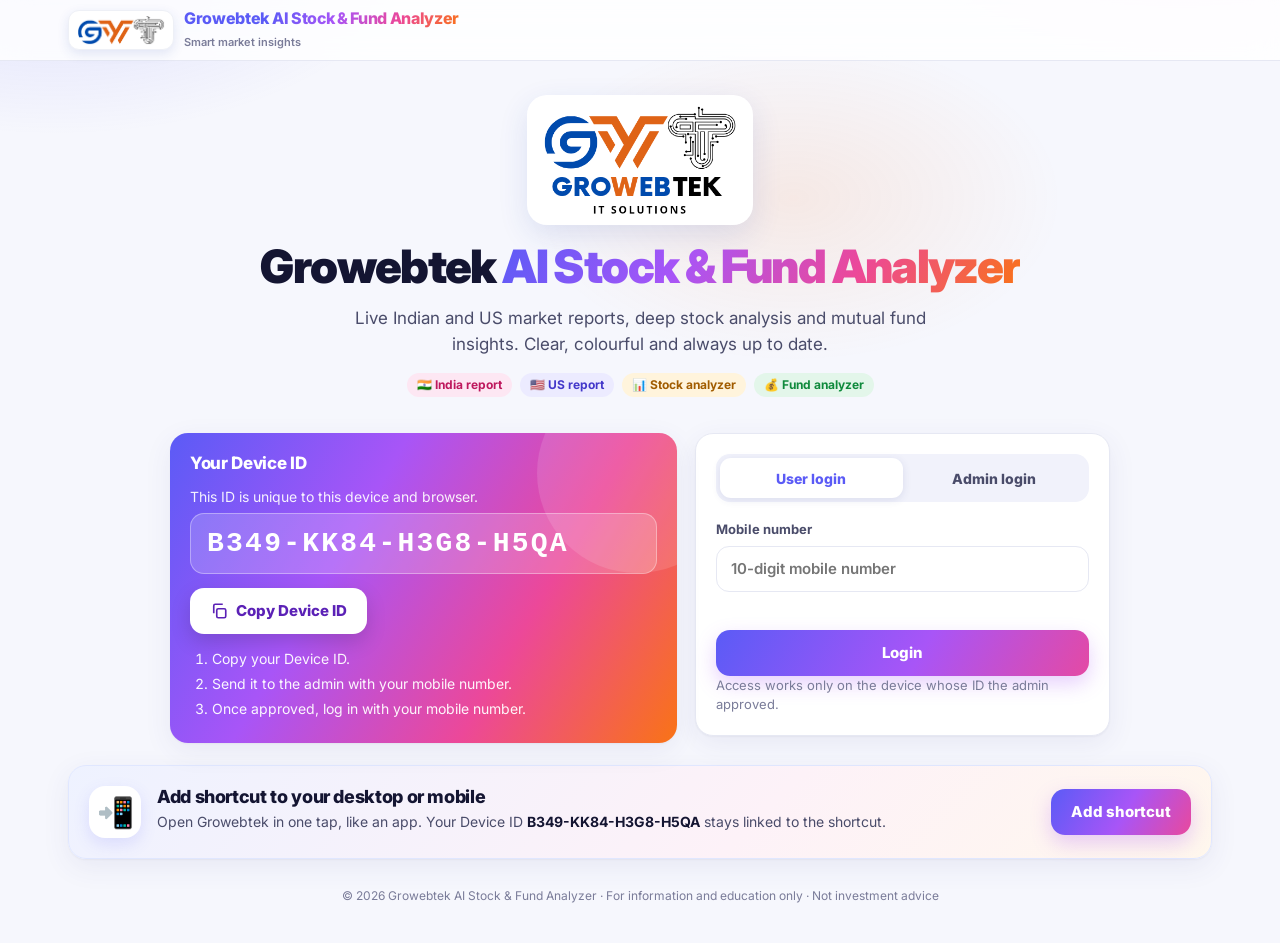
==== commit 492ac151: "Add shortcut (install app) feature on home page Co-Authored-By: Claude Opus 5.5 <noreply@anthropic.c" ====
--- a/index.html
+++ b/index.html
@@ -125,7 +125,8 @@
       '<form id="f-admin" novalidate hidden><div class="gw-field"><label for="a-mob">Admin mobile number</label><input class="gw-input" id="a-mob" inputmode="numeric" autocomplete="username" placeholder="10-digit mobile number" maxlength="14"></div>' +
       '<div class="gw-field"><label for="a-pw">Password</label><div class="pw"><input class="gw-input" id="a-pw" type="password" autocomplete="current-password" placeholder="Admin password"><button type="button" id="a-eye">Show</button></div></div>' +
       '<div class="gw-err" id="a-err" role="alert"></div><button class="gw-btn" style="width:100%" type="submit">Login as admin</button></form>' +
-      '</section></div></div>';
+      '</section></div>' + GW.installCard() + '</div>';
+    GW.bindInstall();
 
     app.querySelectorAll('[data-tab]').forEach(function (b) {
       b.onclick = function () {
@@ -172,7 +173,8 @@
       (isAdmin ? '<span class="gw-chip indigo">Admin access</span>' : s.expiry ? '<span class="gw-chip ' + (dl <= 7 ? 'amber' : 'green') + '">Access till ' + fmtDate(s.expiry) + (dl <= 7 ? ' · ' + Math.max(dl, 0) + ' day' + (dl === 1 ? '' : 's') + ' left' : '') + '</span>' : '') + '</div>' +
       '<nav class="tiles" aria-label="Sections">' + TILES.map(function (t) {
         return '<a class="tile ' + t[1] + '" href="' + t[0] + '"><span class="ic" aria-hidden="true">' + t[2] + '</span><span><h3>' + t[3] + '</h3><p>' + esc(t[4]) + '</p></span><span class="go">Open →</span></a>';
-      }).join('') + '</nav>' + (isAdmin ? '<section class="admin" id="admin"></section>' : '');
+      }).join('') + '</nav>' + GW.installCard() + (isAdmin ? '<section class="admin" id="admin"></section>' : '');
+    GW.bindInstall();
     if (isAdmin) renderAdmin();
     else GW.api('me').then(function (r) { if (r.expiry && r.expiry !== s.expiry) { s.expiry = r.expiry; s.name = r.name; GW.setSession(s); renderDash(s); } }).catch(function () {});
   }
--- a/app.css
+++ b/app.css
@@ -86,3 +86,16 @@
 .gw-foot{text-align:center;font-size:12px;color:var(--gw-ink-3);padding:28px 16px 36px}
 .gw-disc{font-size:12px;color:var(--gw-ink-3);margin-top:10px}
 @media (prefers-reduced-motion:reduce){.gw *{transition:none!important;animation:none!important}}
+
+/* ---------- add-shortcut card ---------- */
+.gw-install{display:flex;align-items:flex-start;gap:16px;margin-top:22px;border:1px solid #e0e7ff;background:linear-gradient(135deg,#eef2ff,#fdf2f8 60%,#fff7ed)}
+.gw-install-ic{font-size:30px;line-height:1;flex:none;width:52px;height:52px;border-radius:16px;background:#fff;display:grid;place-items:center;box-shadow:0 6px 16px rgba(91,91,246,.15)}
+.gw-install-tx{flex:1 1 auto;min-width:0}
+.gw-install h2{font-size:18px;margin:0 0 4px}
+.gw-install p{margin:0;color:var(--gw-ink-2);font-size:14px}
+.gw-install p b{white-space:nowrap;color:var(--gw-ink)}
+.gw-install .gw-btn{flex:none;align-self:center}
+.gw-install-steps{margin-top:12px;background:#fff;border-radius:12px;padding:12px 14px;font-size:14px;color:var(--gw-ink-2)}
+.gw-install-steps ol{margin:0;padding-left:20px}.gw-install-steps li{margin:4px 0}
+.gw-install-note{margin-top:8px!important;font-weight:600}
+@media (max-width:620px){.gw-install{flex-wrap:wrap}.gw-install .gw-btn{width:100%}.gw-install-ic{width:44px;height:44px;font-size:24px}}
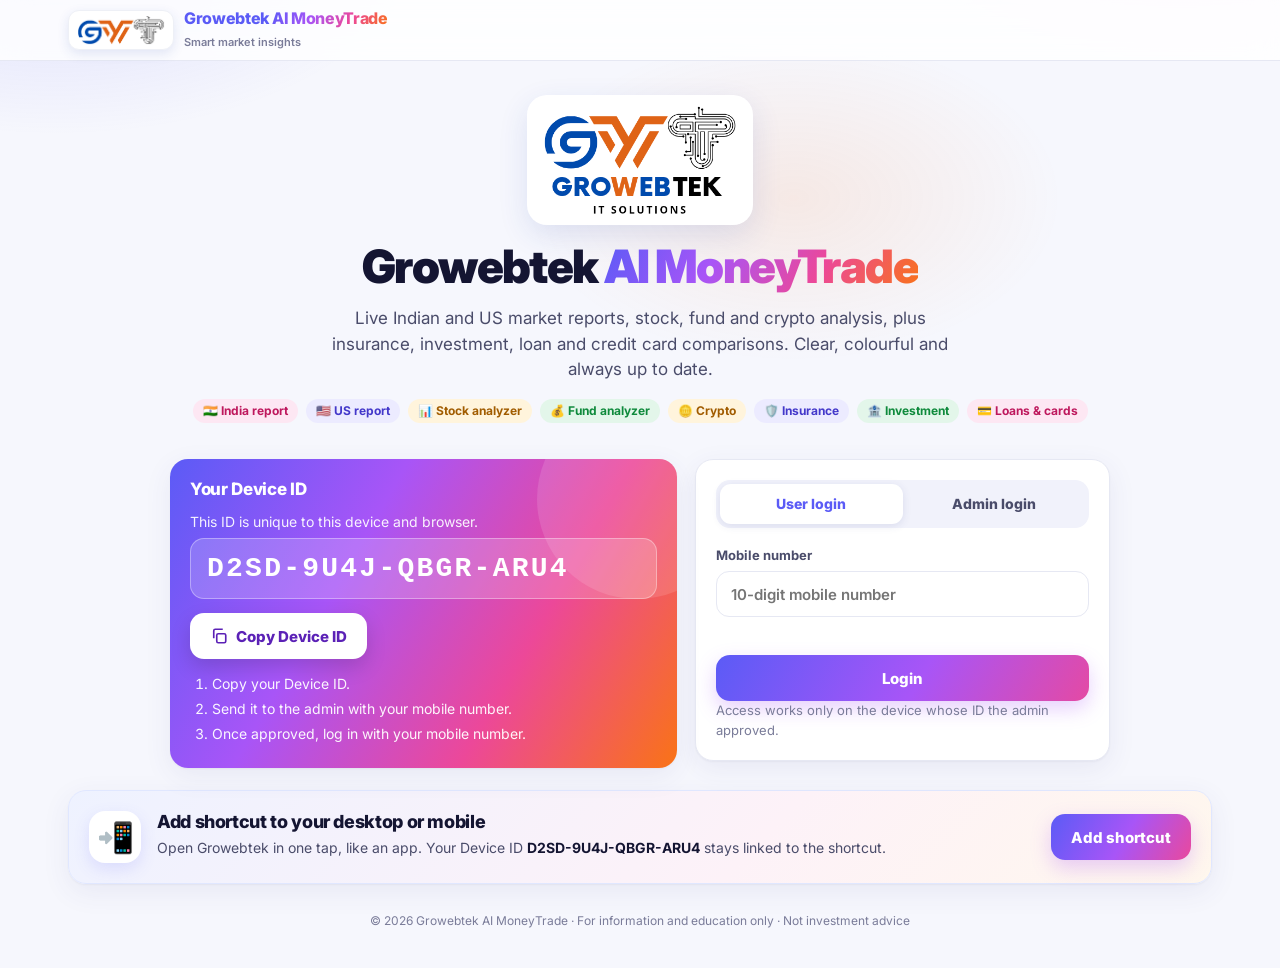
==== commit e7800c22: "Add Crypto, Insurance, Investment and Loan & Credit Card sections; rename to Growebtek AI MoneyTrade" ====
--- a/index.html
+++ b/index.html
@@ -3,8 +3,8 @@
 <head>
 <meta charset="utf-8">
 <meta name="viewport" content="width=device-width,initial-scale=1">
-<title>Growebtek AI Stock &amp; Fund Analyzer</title>
-<meta name="description" content="Growebtek AI Stock & Fund Analyzer: live Indian and US market reports, stock analysis and comparison, mutual fund analysis and comparison.">
+<title>Growebtek AI MoneyTrade</title>
+<meta name="description" content="Growebtek AI MoneyTrade: live Indian and US market reports, stock analysis and comparison, mutual fund analysis and comparison.">
 <meta name="theme-color" content="#6d5efc">
 <meta name="robots" content="noindex">
 <link rel="icon" type="image/png" href="assets/icon.png">
@@ -54,6 +54,10 @@
 .t2{background:linear-gradient(135deg,#3b82f6,#6366f1);--sh:rgba(99,102,241,.3)}
 .t3{background:linear-gradient(135deg,#8b5cf6,#ec4899);--sh:rgba(168,85,247,.3)}
 .t4{background:linear-gradient(135deg,#10b981,#0ea5e9);--sh:rgba(16,185,129,.3)}
+.t5{background:linear-gradient(135deg,#f59e0b,#ea580c);--sh:rgba(245,158,11,.3)}
+.t6{background:linear-gradient(135deg,#06b6d4,#2563eb);--sh:rgba(6,182,212,.3)}
+.t7{background:linear-gradient(135deg,#22c55e,#0d9488);--sh:rgba(34,197,94,.3)}
+.t8{background:linear-gradient(135deg,#e11d48,#7c3aed);--sh:rgba(225,29,72,.3)}
 /* admin */
 .admin{margin-top:30px}
 .admin-head{display:flex;align-items:center;justify-content:space-between;gap:12px;flex-wrap:wrap;margin-bottom:14px}
@@ -84,7 +88,7 @@
 </head>
 <body class="gw">
 <div id="app"></div>
-<footer class="gw-foot">© <span id="yr"></span> Growebtek AI Stock &amp; Fund Analyzer · For information and education only · Not investment advice</footer>
+<footer class="gw-foot">© <span id="yr"></span> Growebtek AI MoneyTrade · For information and education only · Not investment advice</footer>
 <script src="config.js"></script>
 <script src="app.js"></script>
 <script>
@@ -108,9 +112,9 @@
       '<div class="gw-bar"><div class="gw-bar-in">' + GW.logoHtml('Smart market insights') + '</div></div>' +
       '<div class="gw-wrap">' +
       (msg ? '<div class="banner" role="status">' + esc(msg) + '</div>' : '') +
-      '<section class="hero"><img class="hero-logo" src="assets/logo.png" alt="Growebtek IT Solutions"><h1>Growebtek <span>AI Stock &amp; Fund Analyzer</span></h1>' +
-      '<p>Live Indian and US market reports, deep stock analysis and mutual fund insights. Clear, colourful and always up to date.</p>' +
-      '<div class="feat"><span class="gw-chip pink">🇮🇳 India report</span><span class="gw-chip indigo">🇺🇸 US report</span><span class="gw-chip amber">📊 Stock analyzer</span><span class="gw-chip green">💰 Fund analyzer</span></div></section>' +
+      '<section class="hero"><img class="hero-logo" src="assets/logo.png" alt="Growebtek IT Solutions"><h1>Growebtek <span>AI MoneyTrade</span></h1>' +
+      '<p>Live Indian and US market reports, stock, fund and crypto analysis, plus insurance, investment, loan and credit card comparisons. Clear, colourful and always up to date.</p>' +
+      '<div class="feat"><span class="gw-chip pink">🇮🇳 India report</span><span class="gw-chip indigo">🇺🇸 US report</span><span class="gw-chip amber">📊 Stock analyzer</span><span class="gw-chip green">💰 Fund analyzer</span><span class="gw-chip amber">🪙 Crypto</span><span class="gw-chip indigo">🛡️ Insurance</span><span class="gw-chip green">🏦 Investment</span><span class="gw-chip pink">💳 Loans &amp; cards</span></div></section>' +
       '<div class="auth">' +
       '<section class="gw-card devcard" aria-labelledby="devh"><h2 id="devh">Your Device ID</h2>' +
       '<p>This ID is unique to this device and browser.</p>' +
@@ -160,7 +164,11 @@
     ['india/', 't1', '🇮🇳', 'India Stock Market Report', 'Nifty, Sensex, sectors, movers, news and outlook — live.'],
     ['us/', 't2', '🇺🇸', 'US Stock Market Report', 'S&P 500, Dow, Nasdaq, sectors, movers, news and outlook.'],
     ['analyzer/', 't3', '📊', 'Stock Analyzer', 'Full analysis of any stock worldwide, plus side-by-side comparison.'],
-    ['funds/', 't4', '💰', 'Mutual Fund Analyzer', 'Returns, risk, consistency and comparison of mutual funds.']
+    ['funds/', 't4', '💰', 'Mutual Fund Analyzer', 'Returns, risk, consistency and comparison of mutual funds.'],
+    ['crypto/', 't5', '🪙', 'Crypto Analysis', 'Live crypto market report, coin analyzer and comparison with news.'],
+    ['insurance/', 't6', '🛡️', 'Insurance Analyzer', 'Health, vehicle, life, term and travel plans compared on claims and cost.'],
+    ['invest/', 't7', '🏦', 'Investment', 'ULIPs, fixed deposits, schemes, bonds and gold compared on returns and safety.'],
+    ['loans/', 't8', '💳', 'Loan & Credit Card', 'Loans and credit cards compared on rates, fees and rewards.']
   ];
   function renderDash(s) {
     var isAdmin = s.role === 'admin';
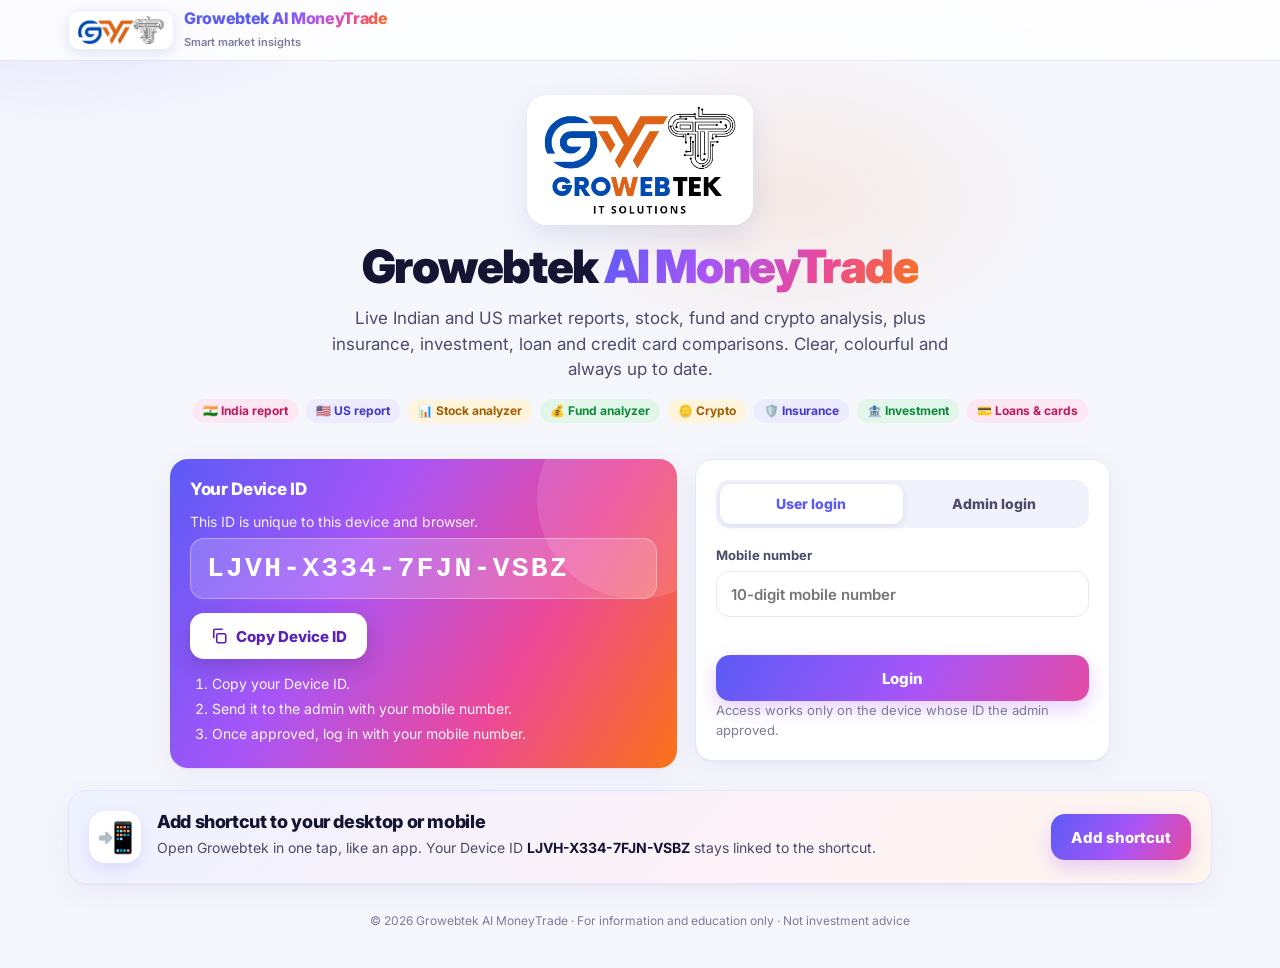
==== commit 28ec3e8d: "Admin: show each user's last active time (backend v12) Co-Authored-By: Claude Opus 5.5 <noreply@anth" ====
--- a/index.html
+++ b/index.html
@@ -82,6 +82,7 @@
   .utbl tr{display:grid;grid-template-columns:1fr auto;gap:4px 10px;padding:12px 0;border-bottom:1px solid var(--gw-line)}
   .utbl td{border:0;padding:0}
   .utbl td.c-act{grid-column:1/-1;margin-top:6px}.utbl .act{justify-content:flex-start}
+  .utbl td.c-seen::before{content:"Last active: ";color:var(--gw-muted,#888)}.utbl td.c-seen br{display:none}.utbl td.c-seen .muted::before{content:" · "}
 }
 [hidden]{display:none!important}
 </style>
@@ -202,7 +203,7 @@
       '<div class="gw-err" id="n-err" role="alert"></div>' +
       '<div style="display:flex;gap:8px"><button class="gw-btn" style="flex:1" type="submit" id="n-save">Give access</button><button class="gw-btn ghost" type="button" id="n-cancel" hidden>Cancel</button></div></form></section>' +
       '<section class="gw-card"><div class="admin-head" style="margin:0 0 10px"><h2 style="margin:0">Users</h2><input class="gw-input" id="u-q" placeholder="Search mobile, name or ID" style="max-width:240px;height:38px;font-size:14px"></div>' +
-      '<div class="gw-tbl-wrap"><table class="gw-tbl utbl"><thead><tr><th>User</th><th>Device ID</th><th>Valid till</th><th>Status</th><th class="r">Actions</th></tr></thead><tbody id="u-body"><tr><td colspan="5" class="empty"><span class="gw-spin dark" style="display:inline-block"></span></td></tr></tbody></table></div></section></div>' +
+      '<div class="gw-tbl-wrap"><table class="gw-tbl utbl"><thead><tr><th>User</th><th>Device ID</th><th>Valid till</th><th>Last active</th><th>Status</th><th class="r">Actions</th></tr></thead><tbody id="u-body"><tr><td colspan="6" class="empty"><span class="gw-spin dark" style="display:inline-block"></span></td></tr></tbody></table></div></section></div>' +
       '<section class="gw-card" id="pw-card" hidden style="margin-top:16px;max-width:520px"><h2>Change admin password</h2><form id="f-pw" novalidate>' +
       '<div class="gw-field"><label for="p-old">Current password</label><input class="gw-input" id="p-old" type="password" autocomplete="current-password"></div>' +
       '<div class="gw-field"><label for="p-new">New password</label><input class="gw-input" id="p-new" type="password" autocomplete="new-password" placeholder="At least 10 characters, letters and numbers"></div>' +
@@ -229,7 +230,7 @@
   }
   function loadUsers() {
     GW.api('listUsers').then(function (r) { users = r.users || []; drawUsers(); })
-      .catch(function (e) { $('#u-body').innerHTML = '<tr><td colspan="5" class="empty">' + esc(e.message) + '</td></tr>'; });
+      .catch(function (e) { $('#u-body').innerHTML = '<tr><td colspan="6" class="empty">' + esc(e.message) + '</td></tr>'; });
   }
   function status(u) {
     if (u.status === 'blocked') return ['Paused', 'amber'];
@@ -237,6 +238,12 @@
     if (d < 0) return ['Expired', 'red'];
     if (d <= 7) return [d + ' day' + (d === 1 ? '' : 's') + ' left', 'amber'];
     return ['Active', 'green'];
+  }
+  function seen(t) {
+    if (!t) return '<span class="muted">Never</span>';
+    var d = new Date(t), ago = (Date.now() - t) / 6e4;
+    var rel = ago < 15 ? 'Active now' : ago < 60 ? Math.round(ago) + ' min ago' : ago < 1440 ? Math.round(ago / 60) + ' hr ago' : Math.round(ago / 1440) + ' day' + (ago < 2880 ? '' : 's') + ' ago';
+    return d.toLocaleString('en-IN', { timeZone: 'Asia/Kolkata', day: 'numeric', month: 'short', year: 'numeric', hour: 'numeric', minute: '2-digit', hour12: true }) + '<br><span class="muted">' + rel + '</span>';
   }
   function drawUsers() {
     var act = 0, exp = 0, soon = 0;
@@ -249,13 +256,13 @@
     $('#u-body').innerHTML = list.length ? list.map(function (u, i) {
       var st = status(u), k = users.indexOf(u);
       return '<tr><td><b>' + esc(u.name || 'User') + '</b><br><span class="muted mono">' + esc(u.mobile) + '</span></td>' +
-        '<td class="mono">' + GW.prettyId(u.deviceId) + '</td><td>' + fmtDate(u.expiry) + '</td>' +
+        '<td class="mono">' + GW.prettyId(u.deviceId) + '</td><td>' + fmtDate(u.expiry) + '</td><td class="c-seen">' + seen(u.lastSeen) + '</td>' +
         '<td><span class="gw-chip ' + st[1] + '">' + st[0] + '</span></td>' +
         '<td class="c-act"><div class="act"><button type="button" data-a="edit" data-k="' + k + '">Edit</button>' +
         '<button type="button" data-a="extend" data-k="' + k + '">+1 month</button>' +
         '<button type="button" data-a="pause" data-k="' + k + '">' + (u.status === 'blocked' ? 'Resume' : 'Pause') + '</button>' +
         '<button type="button" class="del" data-a="del" data-k="' + k + '">Remove</button></div></td></tr>';
-    }).join('') : '<tr><td colspan="5" class="empty">' + (users.length ? 'No match.' : 'No users yet. Give access using the form.') + '</td></tr>';
+    }).join('') : '<tr><td colspan="6" class="empty">' + (users.length ? 'No match.' : 'No users yet. Give access using the form.') + '</td></tr>';
   }
   function resetForm() {
     editing = null; $('#f-add').reset(); $('#n-exp').value = addMonths(1);
